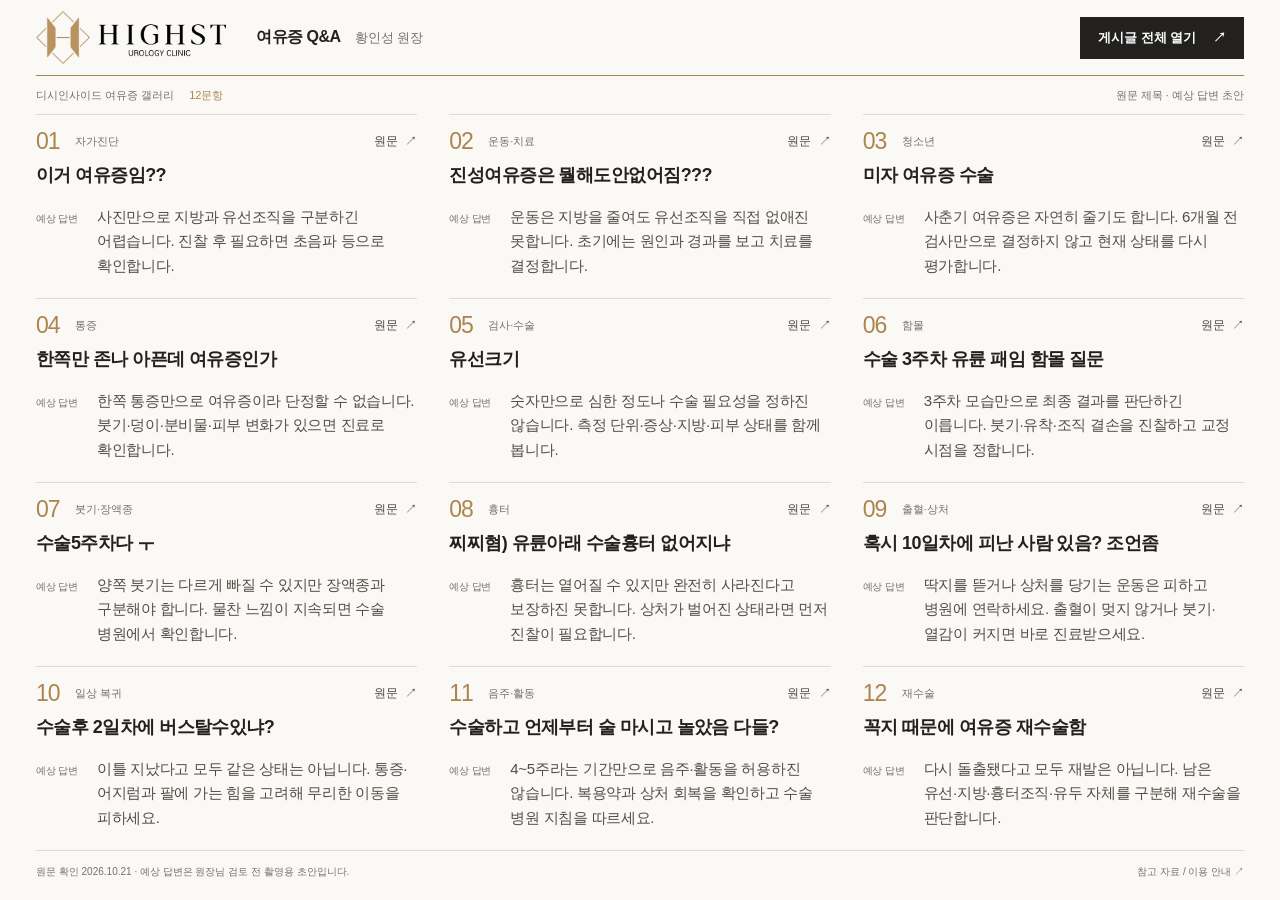
==== index.html @ 3e3369b1 "Build Highst gynecomastia Q&A filming reference page" ====
<!doctype html>
<html lang="ko">
<head>
  <meta charset="utf-8">
  <meta name="viewport" content="width=device-width, initial-scale=1">
  <meta name="description" content="하이스트 비뇨의학과 황인성 원장의 여유증 Q&A 촬영 노트. 실제 게시글 원문과 예상 답변을 한눈에 확인합니다.">
  <meta name="theme-color" content="#faf9f6">
  <title>여유증 Q&A · 하이스트 황인성 원장</title>
  <link rel="icon" href="assets/highst-logo.png" type="image/png">
  <link rel="stylesheet" href="styles.css">
  <script src="app.js" defer></script>
</head>
<body>
  <a class="skip-link" href="#questions">질문 목록으로 이동</a>
  <div class="page">
    <header class="masthead">
      <img class="logo" src="assets/highst-logo.png" alt="하이스트 비뇨의학과" width="1065" height="302">
      <div class="page-label"><h1>여유증 Q&A</h1><span>황인성 원장</span></div>
      <button class="open-all" id="open-all" type="button">게시글 전체 열기 <span aria-hidden="true">↗</span></button>
    </header>
    <div class="index-meta"><p>디시인사이드 여유증 갤러리 <span class="count">12문항</span></p><p>원문 제목 · 예상 답변 초안</p></div>
    <aside class="popup-notice" id="popup-notice" aria-labelledby="popup-heading" hidden>
      <div><strong id="popup-heading">브라우저가 일부 새 탭을 차단했습니다.</strong><p>주소창의 팝업 차단 아이콘에서 이 사이트를 허용한 뒤 다시 눌러주세요. 아래 링크로 개별 열기도 가능합니다.</p></div>
      <button type="button" class="text-button" id="dismiss-notice">닫기</button>
      <ul id="blocked-links"></ul>
    </aside>
    <main id="questions" class="questions" aria-label="실제 게시글과 예상 답변">
      <article class="question" data-post-id="52064">
        <div class="question-meta"><span class="number">01</span><span>자가진단</span><a class="source-link" href="https://gall.dcinside.com/mgallery/board/view/?id=dudbwmd&amp;no=52064" target="_blank" rel="noopener noreferrer" aria-label="이거 여유증임?? 원문 새 탭에서 열기">원문 <span aria-hidden="true">↗</span></a></div>
        <h2><a class="post-title" href="https://gall.dcinside.com/mgallery/board/view/?id=dudbwmd&amp;no=52064" target="_blank" rel="noopener noreferrer">이거 여유증임??</a></h2>
        <div class="answer"><span class="answer-label">예상 답변</span><p>사진만으로 지방과 유선조직을 구분하긴 어렵습니다. 진찰 후 필요하면 초음파 등으로 확인합니다.</p></div>
      </article>
      <article class="question" data-post-id="52063">
        <div class="question-meta"><span class="number">02</span><span>운동·치료</span><a class="source-link" href="https://gall.dcinside.com/mgallery/board/view/?id=dudbwmd&amp;no=52063" target="_blank" rel="noopener noreferrer" aria-label="진성여유증은 뭘해도안없어짐??? 원문 새 탭에서 열기">원문 <span aria-hidden="true">↗</span></a></div>
        <h2><a class="post-title" href="https://gall.dcinside.com/mgallery/board/view/?id=dudbwmd&amp;no=52063" target="_blank" rel="noopener noreferrer">진성여유증은 뭘해도안없어짐???</a></h2>
        <div class="answer"><span class="answer-label">예상 답변</span><p>운동은 지방을 줄여도 유선조직을 직접 없애진 못합니다. 초기에는 원인과 경과를 보고 치료를 결정합니다.</p></div>
      </article>
      <article class="question" data-post-id="52024">
        <div class="question-meta"><span class="number">03</span><span>청소년</span><a class="source-link" href="https://gall.dcinside.com/mgallery/board/view/?id=dudbwmd&amp;no=52024" target="_blank" rel="noopener noreferrer" aria-label="미자 여유증 수술 원문 새 탭에서 열기">원문 <span aria-hidden="true">↗</span></a></div>
        <h2><a class="post-title" href="https://gall.dcinside.com/mgallery/board/view/?id=dudbwmd&amp;no=52024" target="_blank" rel="noopener noreferrer">미자 여유증 수술</a></h2>
        <div class="answer"><span class="answer-label">예상 답변</span><p>사춘기 여유증은 자연히 줄기도 합니다. 6개월 전 검사만으로 결정하지 않고 현재 상태를 다시 평가합니다.</p></div>
      </article>
      <article class="question" data-post-id="52036">
        <div class="question-meta"><span class="number">04</span><span>통증</span><a class="source-link" href="https://gall.dcinside.com/mgallery/board/view/?id=dudbwmd&amp;no=52036" target="_blank" rel="noopener noreferrer" aria-label="한쪽만 존나 아픈데 여유증인가 원문 새 탭에서 열기">원문 <span aria-hidden="true">↗</span></a></div>
        <h2><a class="post-title" href="https://gall.dcinside.com/mgallery/board/view/?id=dudbwmd&amp;no=52036" target="_blank" rel="noopener noreferrer">한쪽만 존나 아픈데 여유증인가</a></h2>
        <div class="answer"><span class="answer-label">예상 답변</span><p>한쪽 통증만으로 여유증이라 단정할 수 없습니다. 붓기·덩이·분비물·피부 변화가 있으면 진료로 확인합니다.</p></div>
      </article>
      <article class="question" data-post-id="52072">
        <div class="question-meta"><span class="number">05</span><span>검사·수술</span><a class="source-link" href="https://gall.dcinside.com/mgallery/board/view/?id=dudbwmd&amp;no=52072" target="_blank" rel="noopener noreferrer" aria-label="유선크기 원문 새 탭에서 열기">원문 <span aria-hidden="true">↗</span></a></div>
        <h2><a class="post-title" href="https://gall.dcinside.com/mgallery/board/view/?id=dudbwmd&amp;no=52072" target="_blank" rel="noopener noreferrer">유선크기</a></h2>
        <div class="answer"><span class="answer-label">예상 답변</span><p>숫자만으로 심한 정도나 수술 필요성을 정하진 않습니다. 측정 단위·증상·지방·피부 상태를 함께 봅니다.</p></div>
      </article>
      <article class="question" data-post-id="26610">
        <div class="question-meta"><span class="number">06</span><span>함몰</span><a class="source-link" href="https://gall.dcinside.com/mgallery/board/view/?id=dudbwmd&amp;no=26610" target="_blank" rel="noopener noreferrer" aria-label="수술 3주차 유륜 패임 함몰 질문 원문 새 탭에서 열기">원문 <span aria-hidden="true">↗</span></a></div>
        <h2><a class="post-title" href="https://gall.dcinside.com/mgallery/board/view/?id=dudbwmd&amp;no=26610" target="_blank" rel="noopener noreferrer">수술 3주차 유륜 패임 함몰 질문</a></h2>
        <div class="answer"><span class="answer-label">예상 답변</span><p>3주차 모습만으로 최종 결과를 판단하긴 이릅니다. 붓기·유착·조직 결손을 진찰하고 교정 시점을 정합니다.</p></div>
      </article>
      <article class="question" data-post-id="52079">
        <div class="question-meta"><span class="number">07</span><span>붓기·장액종</span><a class="source-link" href="https://gall.dcinside.com/mgallery/board/view/?id=dudbwmd&amp;no=52079" target="_blank" rel="noopener noreferrer" aria-label="수술5주차다 ㅜ 원문 새 탭에서 열기">원문 <span aria-hidden="true">↗</span></a></div>
        <h2><a class="post-title" href="https://gall.dcinside.com/mgallery/board/view/?id=dudbwmd&amp;no=52079" target="_blank" rel="noopener noreferrer">수술5주차다 ㅜ</a></h2>
        <div class="answer"><span class="answer-label">예상 답변</span><p>양쪽 붓기는 다르게 빠질 수 있지만 장액종과 구분해야 합니다. 물찬 느낌이 지속되면 수술 병원에서 확인합니다.</p></div>
      </article>
      <article class="question" data-post-id="52061">
        <div class="question-meta"><span class="number">08</span><span>흉터</span><a class="source-link" href="https://gall.dcinside.com/mgallery/board/view/?id=dudbwmd&amp;no=52061" target="_blank" rel="noopener noreferrer" aria-label="찌찌혐) 유륜아래 수술흉터 없어지냐 원문 새 탭에서 열기">원문 <span aria-hidden="true">↗</span></a></div>
        <h2><a class="post-title" href="https://gall.dcinside.com/mgallery/board/view/?id=dudbwmd&amp;no=52061" target="_blank" rel="noopener noreferrer">찌찌혐) 유륜아래 수술흉터 없어지냐</a></h2>
        <div class="answer"><span class="answer-label">예상 답변</span><p>흉터는 옅어질 수 있지만 완전히 사라진다고 보장하진 못합니다. 상처가 벌어진 상태라면 먼저 진찰이 필요합니다.</p></div>
      </article>
      <article class="question" data-post-id="52040">
        <div class="question-meta"><span class="number">09</span><span>출혈·상처</span><a class="source-link" href="https://gall.dcinside.com/mgallery/board/view/?id=dudbwmd&amp;no=52040" target="_blank" rel="noopener noreferrer" aria-label="혹시 10일차에 피난 사람 있음? 조언좀 원문 새 탭에서 열기">원문 <span aria-hidden="true">↗</span></a></div>
        <h2><a class="post-title" href="https://gall.dcinside.com/mgallery/board/view/?id=dudbwmd&amp;no=52040" target="_blank" rel="noopener noreferrer">혹시 10일차에 피난 사람 있음? 조언좀</a></h2>
        <div class="answer"><span class="answer-label">예상 답변</span><p>딱지를 뜯거나 상처를 당기는 운동은 피하고 병원에 연락하세요. 출혈이 멎지 않거나 붓기·열감이 커지면 바로 진료받으세요.</p></div>
      </article>
      <article class="question" data-post-id="52043">
        <div class="question-meta"><span class="number">10</span><span>일상 복귀</span><a class="source-link" href="https://gall.dcinside.com/mgallery/board/view/?id=dudbwmd&amp;no=52043" target="_blank" rel="noopener noreferrer" aria-label="수술후 2일차에 버스탈수있냐? 원문 새 탭에서 열기">원문 <span aria-hidden="true">↗</span></a></div>
        <h2><a class="post-title" href="https://gall.dcinside.com/mgallery/board/view/?id=dudbwmd&amp;no=52043" target="_blank" rel="noopener noreferrer">수술후 2일차에 버스탈수있냐?</a></h2>
        <div class="answer"><span class="answer-label">예상 답변</span><p>이틀 지났다고 모두 같은 상태는 아닙니다. 통증·어지럼과 팔에 가는 힘을 고려해 무리한 이동을 피하세요.</p></div>
      </article>
      <article class="question" data-post-id="52060">
        <div class="question-meta"><span class="number">11</span><span>음주·활동</span><a class="source-link" href="https://gall.dcinside.com/mgallery/board/view/?id=dudbwmd&amp;no=52060" target="_blank" rel="noopener noreferrer" aria-label="수술하고 언제부터 술 마시고 놀았음 다들? 원문 새 탭에서 열기">원문 <span aria-hidden="true">↗</span></a></div>
        <h2><a class="post-title" href="https://gall.dcinside.com/mgallery/board/view/?id=dudbwmd&amp;no=52060" target="_blank" rel="noopener noreferrer">수술하고 언제부터 술 마시고 놀았음 다들?</a></h2>
        <div class="answer"><span class="answer-label">예상 답변</span><p>4~5주라는 기간만으로 음주·활동을 허용하진 않습니다. 복용약과 상처 회복을 확인하고 수술 병원 지침을 따르세요.</p></div>
      </article>
      <article class="question" data-post-id="52059">
        <div class="question-meta"><span class="number">12</span><span>재수술</span><a class="source-link" href="https://gall.dcinside.com/mgallery/board/view/?id=dudbwmd&amp;no=52059" target="_blank" rel="noopener noreferrer" aria-label="꼭지 때문에 여유증 재수술함 원문 새 탭에서 열기">원문 <span aria-hidden="true">↗</span></a></div>
        <h2><a class="post-title" href="https://gall.dcinside.com/mgallery/board/view/?id=dudbwmd&amp;no=52059" target="_blank" rel="noopener noreferrer">꼭지 때문에 여유증 재수술함</a></h2>
        <div class="answer"><span class="answer-label">예상 답변</span><p>다시 돌출됐다고 모두 재발은 아닙니다. 남은 유선·지방·흉터조직·유두 자체를 구분해 재수술을 판단합니다.</p></div>
      </article>
    </main>
    <footer class="footer">
      <span>원문 확인 2026.10.21 · 예상 답변은 원장님 검토 전 촬영용 초안입니다.</span>
      <button class="text-button" id="show-sources" type="button">참고 자료 / 이용 안내 <span aria-hidden="true">↗</span></button>
    </footer>
    <p class="status" id="status" role="status" aria-live="polite"></p>
  </div>
  <dialog id="sources-dialog" aria-labelledby="sources-heading">
    <div class="dialog-header"><h2 id="sources-heading">참고 자료 / 이용 안내</h2><button class="text-button" id="close-sources" type="button">닫기 <span aria-hidden="true">×</span></button></div>
    <p>게시글 제목과 링크는 원문을 확인해 수록했습니다. 예상 답변은 일반 의학 자료를 참고한 촬영용 초안이며 황인성 원장님의 확정 답변이 아닙니다. 사진이나 게시글만으로 개인의 진단을 확정하지 않습니다.</p>
    <ul class="reference-list"><li><a href="https://www.mayoclinic.org/diseases-conditions/gynecomastia/diagnosis-treatment/drc-20351799" target="_blank" rel="noopener noreferrer">Mayo Clinic · 여유증 진단과 치료 ↗</a></li><li><a href="https://www.mayoclinic.org/diseases-conditions/gynecomastia/symptoms-causes/syc-20351793" target="_blank" rel="noopener noreferrer">Mayo Clinic · 여유증 증상과 원인 ↗</a></li><li><a href="https://www.plasticsurgery.org/cosmetic-procedures/gynecomastia-surgery/recovery" target="_blank" rel="noopener noreferrer">ASPS · 여유증 수술 후 회복 ↗</a></li><li><a href="https://www.plasticsurgery.org/cosmetic-procedures/gynecomastia-surgery/safety" target="_blank" rel="noopener noreferrer">ASPS · 여유증 수술의 위험과 합병증 ↗</a></li></ul>
    <p>‘원문’ 또는 게시글 제목을 누르면 해당 글이 새 탭에서 열립니다. ‘게시글 전체 열기’는 브라우저에서 이 사이트의 팝업을 허용해야 모두 열립니다. 다시 누르면 열어둔 탭을 가능한 범위에서 재사용합니다.</p>
    <p>원문에는 신체 사진과 비속어가 포함될 수 있습니다. 게시글이 수정·삭제되면 링크의 내용도 바뀔 수 있습니다.</p>
  </dialog>
</body>
</html>
---- styles.css ----
:root{color-scheme:light;--paper:#faf9f6;--ink:#22211f;--muted:#74716a;--gold:#ab854e;--rule:#dedbd4;--focus:#705122}
*{box-sizing:border-box}
body{margin:0;background:var(--paper);color:var(--ink);font-family:"Pretendard","Noto Sans KR","Malgun Gothic",sans-serif;-webkit-font-smoothing:antialiased;word-break:keep-all;overflow-wrap:anywhere}
button,a{-webkit-tap-highlight-color:transparent}
button{font:inherit;cursor:pointer}
a{color:inherit;text-underline-offset:4px}
button:focus-visible,a:focus-visible{outline:2px solid var(--focus);outline-offset:5px}
.page{max-width:1920px;margin:auto;padding:0 36px}
.masthead{min-height:76px;display:flex;align-items:center;gap:30px;border-bottom:1px solid var(--gold)}
.logo{width:190px;height:auto;display:block}
.page-label{display:flex;align-items:baseline;gap:14px}
h1{font-size:16px;letter-spacing:-.5px;font-weight:700;margin:0}
.page-label>span{font-size:13px;color:var(--muted)}
.open-all{margin-left:auto;padding:11px 17px;border:1px solid var(--ink);border-radius:0;background:var(--ink);color:#fff;font-size:13px;font-weight:600;white-space:nowrap}
.open-all span{margin-left:13px}
.open-all:hover{background:#4b4234;border-color:#4b4234}
.index-meta{display:flex;justify-content:space-between;gap:16px;align-items:center;min-height:38px;font-size:11px;color:var(--muted)}
.index-meta p{margin:0}.count{margin-left:12px;color:var(--gold)}
.questions{display:grid;grid-template-columns:repeat(3,minmax(0,1fr));column-gap:32px;min-height:calc(100svh - 164px);grid-auto-rows:1fr}
.question{min-width:0;border-top:1px solid var(--rule);padding:14px 0 11px;display:flex;flex-direction:column;align-items:stretch}
.question-meta{display:flex;align-items:center;gap:10px;color:var(--muted);font-size:11px;line-height:20px;margin-bottom:9px}
.number{color:var(--gold);font-size:23px;font-weight:500;line-height:1;font-variant-numeric:tabular-nums;letter-spacing:-1px;min-width:29px}
.source-link{margin-left:auto;text-decoration:none;color:#4b4943;padding:2px 0 2px 10px;font-size:12px;white-space:nowrap}
.source-link:hover{text-decoration:underline;color:var(--focus)}
.source-link span{margin-left:4px}
.question h2{margin:0 0 16px;font-size:clamp(18px,1.32vw,22px);line-height:1.48;font-weight:700;letter-spacing:-.55px}
.post-title{text-decoration:none}.post-title:hover{color:var(--focus)}
.answer{display:grid;grid-template-columns:52px minmax(0,1fr);column-gap:9px;align-items:baseline}
.answer-label{font-size:10px;color:var(--muted);white-space:nowrap;letter-spacing:-.2px}
.answer p{font-size:clamp(15px,1.12vw,18px);line-height:1.65;letter-spacing:-.3px;margin:0;color:#514e47}
.footer{display:flex;align-items:center;justify-content:space-between;gap:20px;min-height:42px;border-top:1px solid var(--rule);font-size:10px;color:var(--muted)}
.text-button{background:none;border:0;padding:5px 0;color:inherit;font-size:inherit;white-space:nowrap}
.text-button:hover{text-decoration:underline;text-underline-offset:4px}
.status{font-size:12px;color:var(--muted);margin:0;min-height:8px}.status:not(:empty){padding:6px 0 12px}
.skip-link{position:fixed;top:-80px;left:20px;z-index:2;padding:10px;background:var(--ink);color:white}.skip-link:focus{top:8px}
.popup-notice{border:1px solid var(--gold);padding:15px;margin:0 0 15px;background:#f4f0e8;font-size:13px;line-height:1.6;display:flex;flex-wrap:wrap;gap:12px}
.popup-notice[hidden]{display:none}.popup-notice>div{flex:1}.popup-notice p{margin:4px 0 0}.popup-notice>button{align-self:flex-start}
.popup-notice ul{margin:0;padding-left:22px;width:100%;columns:3;column-gap:25px}.popup-notice li{break-inside:avoid;margin:3px 0}
dialog{width:min(620px,calc(100% - 36px));max-height:85svh;padding:28px;border:1px solid var(--rule);background:var(--paper);color:var(--ink);font-size:14px;line-height:1.85}
dialog::backdrop{background:rgb(25 23 19 / 35%)}.dialog-header{display:flex;justify-content:space-between;gap:16px;align-items:center}.dialog-header h2{font-size:18px;margin:0}.reference-list{padding-left:20px}.reference-list li{margin:8px 0}
@media(min-width:1600px){.page{padding:0 46px}.questions{column-gap:44px}.question{padding-top:20px}.question h2{margin-bottom:15px}.answer{grid-template-columns:58px 1fr}.answer-label{font-size:11px}}
@media(max-width:1100px){.page{padding:0 24px}.questions{column-gap:24px}.answer{display:block}.answer-label{display:block;margin-bottom:4px}.question h2{font-size:16px}.answer p{font-size:14px}.questions{min-height:0;grid-auto-rows:auto}.question{padding-bottom:22px}.masthead{gap:20px}}
@media(max-width:900px){.page{padding:0 20px}.questions{grid-template-columns:repeat(2,minmax(0,1fr))}.logo{width:150px}.masthead{flex-wrap:wrap;gap:12px;min-height:72px;padding:10px 0}.page-label{gap:8px}.page-label>span{display:none}.open-all{font-size:11px;padding:9px 10px}.open-all span{margin-left:5px}.index-meta{font-size:10px}.index-meta p:last-child{display:none}.footer{align-items:flex-start;padding:12px 0;line-height:1.6}.footer>span{max-width:65%}.popup-notice ul{columns:2}}
@media(max-width:480px){.page{padding:0 18px}.masthead{gap:10px}.logo{width:133px}.page-label h1{font-size:12px}.open-all{font-size:10px;padding:9px 8px}.open-all span{display:none}.questions{grid-template-columns:1fr}.question{padding:18px 0 22px}.question h2{font-size:18px;min-height:0;margin-bottom:12px}.answer{display:grid;grid-template-columns:51px 1fr}.answer-label{margin:0}.answer p{font-size:15px}.popup-notice ul{columns:1}.footer{font-size:9px;gap:10px}}
@media print{body{background:#fff}.page{padding:0}.masthead{min-height:60px}.open-all,.popup-notice,.status,.footer button{display:none}.questions{min-height:0;grid-template-columns:repeat(3,1fr);gap:0 20px}.question{break-inside:avoid;padding:10px 0}.question h2{font-size:12px}.answer{display:block}.answer p{font-size:10px}.source-link,.question-meta{font-size:9px}.number{font-size:18px}.footer{font-size:8px}}
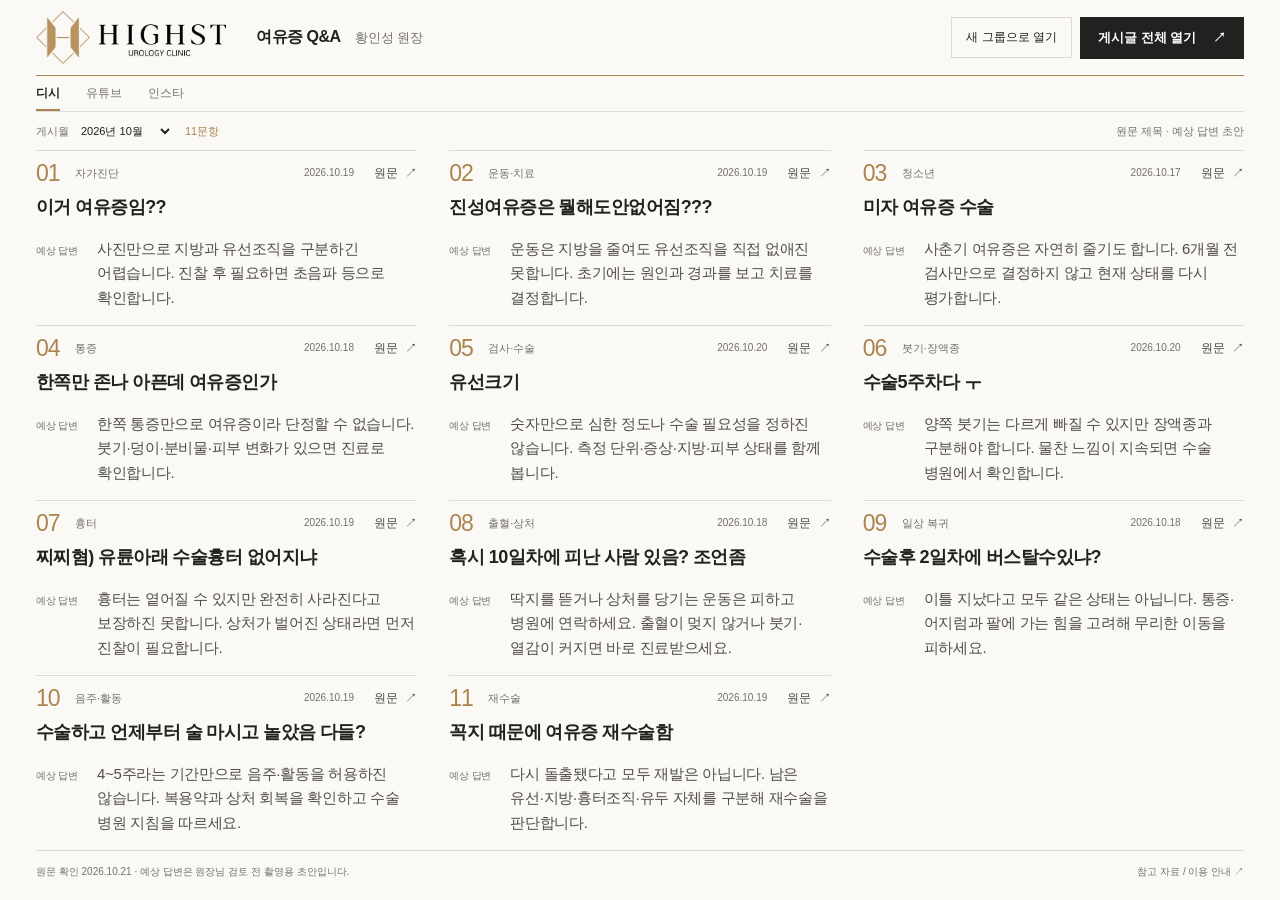
==== commit 5ff4178a: "Add platform navigation, monthly filtering and optional native tab groups" ====
--- a/index.html
+++ b/index.html
@@ -9,6 +9,7 @@
   <link rel="icon" href="assets/highst-logo.png" type="image/png">
   <link rel="stylesheet" href="styles.css">
   <script src="app.js" defer></script>
+  <script src="platform.js" defer></script>
 </head>
 <body>
   <a class="skip-link" href="#questions">질문 목록으로 이동</a>
@@ -16,72 +17,73 @@
     <header class="masthead">
       <img class="logo" src="assets/highst-logo.png" alt="하이스트 비뇨의학과" width="1065" height="302">
       <div class="page-label"><h1>여유증 Q&A</h1><span>황인성 원장</span></div>
-      <button class="open-all" id="open-all" type="button">게시글 전체 열기 <span aria-hidden="true">↗</span></button>
+      <div class="header-actions"><button class="group-button" id="open-group" type="button">새 그룹으로 열기</button><button class="open-all" id="open-all" type="button">게시글 전체 열기 <span aria-hidden="true">↗</span></button></div>
     </header>
-    <div class="index-meta"><p>디시인사이드 여유증 갤러리 <span class="count">12문항</span></p><p>원문 제목 · 예상 답변 초안</p></div>
+    <nav class="source-nav" aria-label="질문 출처"><a href="index.html" aria-current="page">디시</a><a href="youtube.html">유튜브</a><a href="instagram.html">인스타</a></nav>
+    <div class="index-meta"><div class="month-controls"><label for="month-filter">게시월</label><select id="month-filter"><option value="2026-10">2026년 10월</option><option value="2024-03">2024년 3월</option><option value="all">전체 게시월</option></select><span class="count" id="post-count">11문항</span></div><p>원문 제목 · 예상 답변 초안</p></div>
     <aside class="popup-notice" id="popup-notice" aria-labelledby="popup-heading" hidden>
       <div><strong id="popup-heading">브라우저가 일부 새 탭을 차단했습니다.</strong><p>주소창의 팝업 차단 아이콘에서 이 사이트를 허용한 뒤 다시 눌러주세요. 아래 링크로 개별 열기도 가능합니다.</p></div>
       <button type="button" class="text-button" id="dismiss-notice">닫기</button>
       <ul id="blocked-links"></ul>
     </aside>
     <main id="questions" class="questions" aria-label="실제 게시글과 예상 답변">
-      <article class="question" data-post-id="52064">
-        <div class="question-meta"><span class="number">01</span><span>자가진단</span><a class="source-link" href="https://gall.dcinside.com/mgallery/board/view/?id=dudbwmd&amp;no=52064" target="_blank" rel="noopener noreferrer" aria-label="이거 여유증임?? 원문 새 탭에서 열기">원문 <span aria-hidden="true">↗</span></a></div>
+      <article class="question" data-post-id="52064" data-month="2026-10">
+        <div class="question-meta"><span class="number">01</span><span>자가진단</span><time datetime="2026-10-19">2026.10.19</time><a class="source-link" href="https://gall.dcinside.com/mgallery/board/view/?id=dudbwmd&amp;no=52064" target="_blank" rel="noopener noreferrer" aria-label="이거 여유증임?? 원문 새 탭에서 열기">원문 <span aria-hidden="true">↗</span></a></div>
         <h2><a class="post-title" href="https://gall.dcinside.com/mgallery/board/view/?id=dudbwmd&amp;no=52064" target="_blank" rel="noopener noreferrer">이거 여유증임??</a></h2>
         <div class="answer"><span class="answer-label">예상 답변</span><p>사진만으로 지방과 유선조직을 구분하긴 어렵습니다. 진찰 후 필요하면 초음파 등으로 확인합니다.</p></div>
       </article>
-      <article class="question" data-post-id="52063">
-        <div class="question-meta"><span class="number">02</span><span>운동·치료</span><a class="source-link" href="https://gall.dcinside.com/mgallery/board/view/?id=dudbwmd&amp;no=52063" target="_blank" rel="noopener noreferrer" aria-label="진성여유증은 뭘해도안없어짐??? 원문 새 탭에서 열기">원문 <span aria-hidden="true">↗</span></a></div>
+      <article class="question" data-post-id="52063" data-month="2026-10">
+        <div class="question-meta"><span class="number">02</span><span>운동·치료</span><time datetime="2026-10-19">2026.10.19</time><a class="source-link" href="https://gall.dcinside.com/mgallery/board/view/?id=dudbwmd&amp;no=52063" target="_blank" rel="noopener noreferrer" aria-label="진성여유증은 뭘해도안없어짐??? 원문 새 탭에서 열기">원문 <span aria-hidden="true">↗</span></a></div>
         <h2><a class="post-title" href="https://gall.dcinside.com/mgallery/board/view/?id=dudbwmd&amp;no=52063" target="_blank" rel="noopener noreferrer">진성여유증은 뭘해도안없어짐???</a></h2>
         <div class="answer"><span class="answer-label">예상 답변</span><p>운동은 지방을 줄여도 유선조직을 직접 없애진 못합니다. 초기에는 원인과 경과를 보고 치료를 결정합니다.</p></div>
       </article>
-      <article class="question" data-post-id="52024">
-        <div class="question-meta"><span class="number">03</span><span>청소년</span><a class="source-link" href="https://gall.dcinside.com/mgallery/board/view/?id=dudbwmd&amp;no=52024" target="_blank" rel="noopener noreferrer" aria-label="미자 여유증 수술 원문 새 탭에서 열기">원문 <span aria-hidden="true">↗</span></a></div>
+      <article class="question" data-post-id="52024" data-month="2026-10">
+        <div class="question-meta"><span class="number">03</span><span>청소년</span><time datetime="2026-10-17">2026.10.17</time><a class="source-link" href="https://gall.dcinside.com/mgallery/board/view/?id=dudbwmd&amp;no=52024" target="_blank" rel="noopener noreferrer" aria-label="미자 여유증 수술 원문 새 탭에서 열기">원문 <span aria-hidden="true">↗</span></a></div>
         <h2><a class="post-title" href="https://gall.dcinside.com/mgallery/board/view/?id=dudbwmd&amp;no=52024" target="_blank" rel="noopener noreferrer">미자 여유증 수술</a></h2>
         <div class="answer"><span class="answer-label">예상 답변</span><p>사춘기 여유증은 자연히 줄기도 합니다. 6개월 전 검사만으로 결정하지 않고 현재 상태를 다시 평가합니다.</p></div>
       </article>
-      <article class="question" data-post-id="52036">
-        <div class="question-meta"><span class="number">04</span><span>통증</span><a class="source-link" href="https://gall.dcinside.com/mgallery/board/view/?id=dudbwmd&amp;no=52036" target="_blank" rel="noopener noreferrer" aria-label="한쪽만 존나 아픈데 여유증인가 원문 새 탭에서 열기">원문 <span aria-hidden="true">↗</span></a></div>
+      <article class="question" data-post-id="52036" data-month="2026-10">
+        <div class="question-meta"><span class="number">04</span><span>통증</span><time datetime="2026-10-18">2026.10.18</time><a class="source-link" href="https://gall.dcinside.com/mgallery/board/view/?id=dudbwmd&amp;no=52036" target="_blank" rel="noopener noreferrer" aria-label="한쪽만 존나 아픈데 여유증인가 원문 새 탭에서 열기">원문 <span aria-hidden="true">↗</span></a></div>
         <h2><a class="post-title" href="https://gall.dcinside.com/mgallery/board/view/?id=dudbwmd&amp;no=52036" target="_blank" rel="noopener noreferrer">한쪽만 존나 아픈데 여유증인가</a></h2>
         <div class="answer"><span class="answer-label">예상 답변</span><p>한쪽 통증만으로 여유증이라 단정할 수 없습니다. 붓기·덩이·분비물·피부 변화가 있으면 진료로 확인합니다.</p></div>
       </article>
-      <article class="question" data-post-id="52072">
-        <div class="question-meta"><span class="number">05</span><span>검사·수술</span><a class="source-link" href="https://gall.dcinside.com/mgallery/board/view/?id=dudbwmd&amp;no=52072" target="_blank" rel="noopener noreferrer" aria-label="유선크기 원문 새 탭에서 열기">원문 <span aria-hidden="true">↗</span></a></div>
+      <article class="question" data-post-id="52072" data-month="2026-10">
+        <div class="question-meta"><span class="number">05</span><span>검사·수술</span><time datetime="2026-10-20">2026.10.20</time><a class="source-link" href="https://gall.dcinside.com/mgallery/board/view/?id=dudbwmd&amp;no=52072" target="_blank" rel="noopener noreferrer" aria-label="유선크기 원문 새 탭에서 열기">원문 <span aria-hidden="true">↗</span></a></div>
         <h2><a class="post-title" href="https://gall.dcinside.com/mgallery/board/view/?id=dudbwmd&amp;no=52072" target="_blank" rel="noopener noreferrer">유선크기</a></h2>
         <div class="answer"><span class="answer-label">예상 답변</span><p>숫자만으로 심한 정도나 수술 필요성을 정하진 않습니다. 측정 단위·증상·지방·피부 상태를 함께 봅니다.</p></div>
       </article>
-      <article class="question" data-post-id="26610">
-        <div class="question-meta"><span class="number">06</span><span>함몰</span><a class="source-link" href="https://gall.dcinside.com/mgallery/board/view/?id=dudbwmd&amp;no=26610" target="_blank" rel="noopener noreferrer" aria-label="수술 3주차 유륜 패임 함몰 질문 원문 새 탭에서 열기">원문 <span aria-hidden="true">↗</span></a></div>
+      <article class="question" data-post-id="26610" data-month="2024-03" hidden>
+        <div class="question-meta"><span class="number">06</span><span>함몰</span><time datetime="2024-03-16">2024.03.16</time><a class="source-link" href="https://gall.dcinside.com/mgallery/board/view/?id=dudbwmd&amp;no=26610" target="_blank" rel="noopener noreferrer" aria-label="수술 3주차 유륜 패임 함몰 질문 원문 새 탭에서 열기">원문 <span aria-hidden="true">↗</span></a></div>
         <h2><a class="post-title" href="https://gall.dcinside.com/mgallery/board/view/?id=dudbwmd&amp;no=26610" target="_blank" rel="noopener noreferrer">수술 3주차 유륜 패임 함몰 질문</a></h2>
         <div class="answer"><span class="answer-label">예상 답변</span><p>3주차 모습만으로 최종 결과를 판단하긴 이릅니다. 붓기·유착·조직 결손을 진찰하고 교정 시점을 정합니다.</p></div>
       </article>
-      <article class="question" data-post-id="52079">
-        <div class="question-meta"><span class="number">07</span><span>붓기·장액종</span><a class="source-link" href="https://gall.dcinside.com/mgallery/board/view/?id=dudbwmd&amp;no=52079" target="_blank" rel="noopener noreferrer" aria-label="수술5주차다 ㅜ 원문 새 탭에서 열기">원문 <span aria-hidden="true">↗</span></a></div>
+      <article class="question" data-post-id="52079" data-month="2026-10">
+        <div class="question-meta"><span class="number">07</span><span>붓기·장액종</span><time datetime="2026-10-20">2026.10.20</time><a class="source-link" href="https://gall.dcinside.com/mgallery/board/view/?id=dudbwmd&amp;no=52079" target="_blank" rel="noopener noreferrer" aria-label="수술5주차다 ㅜ 원문 새 탭에서 열기">원문 <span aria-hidden="true">↗</span></a></div>
         <h2><a class="post-title" href="https://gall.dcinside.com/mgallery/board/view/?id=dudbwmd&amp;no=52079" target="_blank" rel="noopener noreferrer">수술5주차다 ㅜ</a></h2>
         <div class="answer"><span class="answer-label">예상 답변</span><p>양쪽 붓기는 다르게 빠질 수 있지만 장액종과 구분해야 합니다. 물찬 느낌이 지속되면 수술 병원에서 확인합니다.</p></div>
       </article>
-      <article class="question" data-post-id="52061">
-        <div class="question-meta"><span class="number">08</span><span>흉터</span><a class="source-link" href="https://gall.dcinside.com/mgallery/board/view/?id=dudbwmd&amp;no=52061" target="_blank" rel="noopener noreferrer" aria-label="찌찌혐) 유륜아래 수술흉터 없어지냐 원문 새 탭에서 열기">원문 <span aria-hidden="true">↗</span></a></div>
+      <article class="question" data-post-id="52061" data-month="2026-10">
+        <div class="question-meta"><span class="number">08</span><span>흉터</span><time datetime="2026-10-19">2026.10.19</time><a class="source-link" href="https://gall.dcinside.com/mgallery/board/view/?id=dudbwmd&amp;no=52061" target="_blank" rel="noopener noreferrer" aria-label="찌찌혐) 유륜아래 수술흉터 없어지냐 원문 새 탭에서 열기">원문 <span aria-hidden="true">↗</span></a></div>
         <h2><a class="post-title" href="https://gall.dcinside.com/mgallery/board/view/?id=dudbwmd&amp;no=52061" target="_blank" rel="noopener noreferrer">찌찌혐) 유륜아래 수술흉터 없어지냐</a></h2>
         <div class="answer"><span class="answer-label">예상 답변</span><p>흉터는 옅어질 수 있지만 완전히 사라진다고 보장하진 못합니다. 상처가 벌어진 상태라면 먼저 진찰이 필요합니다.</p></div>
       </article>
-      <article class="question" data-post-id="52040">
-        <div class="question-meta"><span class="number">09</span><span>출혈·상처</span><a class="source-link" href="https://gall.dcinside.com/mgallery/board/view/?id=dudbwmd&amp;no=52040" target="_blank" rel="noopener noreferrer" aria-label="혹시 10일차에 피난 사람 있음? 조언좀 원문 새 탭에서 열기">원문 <span aria-hidden="true">↗</span></a></div>
+      <article class="question" data-post-id="52040" data-month="2026-10">
+        <div class="question-meta"><span class="number">09</span><span>출혈·상처</span><time datetime="2026-10-18">2026.10.18</time><a class="source-link" href="https://gall.dcinside.com/mgallery/board/view/?id=dudbwmd&amp;no=52040" target="_blank" rel="noopener noreferrer" aria-label="혹시 10일차에 피난 사람 있음? 조언좀 원문 새 탭에서 열기">원문 <span aria-hidden="true">↗</span></a></div>
         <h2><a class="post-title" href="https://gall.dcinside.com/mgallery/board/view/?id=dudbwmd&amp;no=52040" target="_blank" rel="noopener noreferrer">혹시 10일차에 피난 사람 있음? 조언좀</a></h2>
         <div class="answer"><span class="answer-label">예상 답변</span><p>딱지를 뜯거나 상처를 당기는 운동은 피하고 병원에 연락하세요. 출혈이 멎지 않거나 붓기·열감이 커지면 바로 진료받으세요.</p></div>
       </article>
-      <article class="question" data-post-id="52043">
-        <div class="question-meta"><span class="number">10</span><span>일상 복귀</span><a class="source-link" href="https://gall.dcinside.com/mgallery/board/view/?id=dudbwmd&amp;no=52043" target="_blank" rel="noopener noreferrer" aria-label="수술후 2일차에 버스탈수있냐? 원문 새 탭에서 열기">원문 <span aria-hidden="true">↗</span></a></div>
+      <article class="question" data-post-id="52043" data-month="2026-10">
+        <div class="question-meta"><span class="number">10</span><span>일상 복귀</span><time datetime="2026-10-18">2026.10.18</time><a class="source-link" href="https://gall.dcinside.com/mgallery/board/view/?id=dudbwmd&amp;no=52043" target="_blank" rel="noopener noreferrer" aria-label="수술후 2일차에 버스탈수있냐? 원문 새 탭에서 열기">원문 <span aria-hidden="true">↗</span></a></div>
         <h2><a class="post-title" href="https://gall.dcinside.com/mgallery/board/view/?id=dudbwmd&amp;no=52043" target="_blank" rel="noopener noreferrer">수술후 2일차에 버스탈수있냐?</a></h2>
         <div class="answer"><span class="answer-label">예상 답변</span><p>이틀 지났다고 모두 같은 상태는 아닙니다. 통증·어지럼과 팔에 가는 힘을 고려해 무리한 이동을 피하세요.</p></div>
       </article>
-      <article class="question" data-post-id="52060">
-        <div class="question-meta"><span class="number">11</span><span>음주·활동</span><a class="source-link" href="https://gall.dcinside.com/mgallery/board/view/?id=dudbwmd&amp;no=52060" target="_blank" rel="noopener noreferrer" aria-label="수술하고 언제부터 술 마시고 놀았음 다들? 원문 새 탭에서 열기">원문 <span aria-hidden="true">↗</span></a></div>
+      <article class="question" data-post-id="52060" data-month="2026-10">
+        <div class="question-meta"><span class="number">11</span><span>음주·활동</span><time datetime="2026-10-19">2026.10.19</time><a class="source-link" href="https://gall.dcinside.com/mgallery/board/view/?id=dudbwmd&amp;no=52060" target="_blank" rel="noopener noreferrer" aria-label="수술하고 언제부터 술 마시고 놀았음 다들? 원문 새 탭에서 열기">원문 <span aria-hidden="true">↗</span></a></div>
         <h2><a class="post-title" href="https://gall.dcinside.com/mgallery/board/view/?id=dudbwmd&amp;no=52060" target="_blank" rel="noopener noreferrer">수술하고 언제부터 술 마시고 놀았음 다들?</a></h2>
         <div class="answer"><span class="answer-label">예상 답변</span><p>4~5주라는 기간만으로 음주·활동을 허용하진 않습니다. 복용약과 상처 회복을 확인하고 수술 병원 지침을 따르세요.</p></div>
       </article>
-      <article class="question" data-post-id="52059">
-        <div class="question-meta"><span class="number">12</span><span>재수술</span><a class="source-link" href="https://gall.dcinside.com/mgallery/board/view/?id=dudbwmd&amp;no=52059" target="_blank" rel="noopener noreferrer" aria-label="꼭지 때문에 여유증 재수술함 원문 새 탭에서 열기">원문 <span aria-hidden="true">↗</span></a></div>
+      <article class="question" data-post-id="52059" data-month="2026-10">
+        <div class="question-meta"><span class="number">12</span><span>재수술</span><time datetime="2026-10-19">2026.10.19</time><a class="source-link" href="https://gall.dcinside.com/mgallery/board/view/?id=dudbwmd&amp;no=52059" target="_blank" rel="noopener noreferrer" aria-label="꼭지 때문에 여유증 재수술함 원문 새 탭에서 열기">원문 <span aria-hidden="true">↗</span></a></div>
         <h2><a class="post-title" href="https://gall.dcinside.com/mgallery/board/view/?id=dudbwmd&amp;no=52059" target="_blank" rel="noopener noreferrer">꼭지 때문에 여유증 재수술함</a></h2>
         <div class="answer"><span class="answer-label">예상 답변</span><p>다시 돌출됐다고 모두 재발은 아닙니다. 남은 유선·지방·흉터조직·유두 자체를 구분해 재수술을 판단합니다.</p></div>
       </article>
--- a/styles.css
+++ b/styles.css
@@ -1,4 +1,5 @@
 :root{color-scheme:light;--paper:#faf9f6;--ink:#22211f;--muted:#74716a;--gold:#ab854e;--rule:#dedbd4;--focus:#705122}
+.source-nav{display:flex;gap:26px;flex-wrap:wrap;padding:0;font-size:12px;border-bottom:1px solid var(--rule);min-height:36px;align-items:stretch}.source-nav a{display:flex;align-items:center;text-decoration:none;color:var(--muted);border-bottom:2px solid transparent;padding:9px 0 7px}.source-nav a[aria-current]{color:var(--ink);font-weight:700;border-bottom-color:var(--gold)}
 *{box-sizing:border-box}
 body{margin:0;background:var(--paper);color:var(--ink);font-family:"Pretendard","Noto Sans KR","Malgun Gothic",sans-serif;-webkit-font-smoothing:antialiased;word-break:keep-all;overflow-wrap:anywhere}
 button,a{-webkit-tap-highlight-color:transparent}
@@ -11,20 +12,22 @@
 .page-label{display:flex;align-items:baseline;gap:14px}
 h1{font-size:16px;letter-spacing:-.5px;font-weight:700;margin:0}
 .page-label>span{font-size:13px;color:var(--muted)}
+.header-actions{margin-left:auto;display:flex;gap:8px;align-items:center}.group-button{border:1px solid var(--rule);border-radius:0;background:transparent;color:var(--ink);font:inherit;font-size:12px;padding:11px 14px;white-space:nowrap;cursor:pointer}.group-button:hover{border-color:var(--gold)}.group-button:disabled{opacity:.6;cursor:wait}.masthead>.group-button{margin-left:auto}.masthead>.group-button+.open-all{margin-left:0}
 .open-all{margin-left:auto;padding:11px 17px;border:1px solid var(--ink);border-radius:0;background:var(--ink);color:#fff;font-size:13px;font-weight:600;white-space:nowrap}
 .open-all span{margin-left:13px}
 .open-all:hover{background:#4b4234;border-color:#4b4234}
 .index-meta{display:flex;justify-content:space-between;gap:16px;align-items:center;min-height:38px;font-size:11px;color:var(--muted)}
 .index-meta p{margin:0}.count{margin-left:12px;color:var(--gold)}
-.questions{display:grid;grid-template-columns:repeat(3,minmax(0,1fr));column-gap:32px;min-height:calc(100svh - 164px);grid-auto-rows:1fr}
-.question{min-width:0;border-top:1px solid var(--rule);padding:14px 0 11px;display:flex;flex-direction:column;align-items:stretch}
+.month-controls{display:flex;align-items:center;gap:8px}.month-controls select{font:inherit;color:var(--ink);background:transparent;border:0;padding:5px 14px 5px 0;cursor:pointer}.month-controls select:focus-visible{outline:2px solid var(--focus);outline-offset:2px}.month-controls .count{margin-left:4px}
+.questions{display:grid;grid-template-columns:repeat(3,minmax(0,1fr));column-gap:32px;min-height:calc(100svh - 200px);grid-auto-rows:1fr}.questions.short-list{min-height:0;grid-auto-rows:auto}
+.question{min-width:0;border-top:1px solid var(--rule);padding:10px 0;display:flex;flex-direction:column;align-items:stretch}.question[hidden]{display:none}
 .question-meta{display:flex;align-items:center;gap:10px;color:var(--muted);font-size:11px;line-height:20px;margin-bottom:9px}
 .number{color:var(--gold);font-size:23px;font-weight:500;line-height:1;font-variant-numeric:tabular-nums;letter-spacing:-1px;min-width:29px}
-.source-link{margin-left:auto;text-decoration:none;color:#4b4943;padding:2px 0 2px 10px;font-size:12px;white-space:nowrap}
+.source-link{margin-left:auto;text-decoration:none;color:#4b4943;padding:2px 0 2px 10px;font-size:12px;white-space:nowrap}.question-meta time{margin-left:auto;font-size:10px;color:var(--muted);white-space:nowrap}.question-meta time+.source-link{margin-left:0}
 .source-link:hover{text-decoration:underline;color:var(--focus)}
 .source-link span{margin-left:4px}
 .question h2{margin:0 0 16px;font-size:clamp(18px,1.32vw,22px);line-height:1.48;font-weight:700;letter-spacing:-.55px}
-.post-title{text-decoration:none}.post-title:hover{color:var(--focus)}
+.post-title{text-decoration:none;cursor:pointer}.post-title:hover{color:var(--focus);text-decoration:underline;text-decoration-thickness:1px}
 .answer{display:grid;grid-template-columns:52px minmax(0,1fr);column-gap:9px;align-items:baseline}
 .answer-label{font-size:10px;color:var(--muted);white-space:nowrap;letter-spacing:-.2px}
 .answer p{font-size:clamp(15px,1.12vw,18px);line-height:1.65;letter-spacing:-.3px;margin:0;color:#514e47}
@@ -38,8 +41,11 @@
 .popup-notice ul{margin:0;padding-left:22px;width:100%;columns:3;column-gap:25px}.popup-notice li{break-inside:avoid;margin:3px 0}
 dialog{width:min(620px,calc(100% - 36px));max-height:85svh;padding:28px;border:1px solid var(--rule);background:var(--paper);color:var(--ink);font-size:14px;line-height:1.85}
 dialog::backdrop{background:rgb(25 23 19 / 35%)}.dialog-header{display:flex;justify-content:space-between;gap:16px;align-items:center}.dialog-header h2{font-size:18px;margin:0}.reference-list{padding-left:20px}.reference-list li{margin:8px 0}
+.empty-platform{padding:54px 0 80px;min-height:calc(100svh - 180px)}.empty-platform h2{font-size:20px;margin:0 0 18px}.empty-platform p{font-size:14px;line-height:1.8;color:var(--muted);margin:6px 0}#group-help ol{padding-left:22px}#group-help li{margin:10px 0}
 @media(min-width:1600px){.page{padding:0 46px}.questions{column-gap:44px}.question{padding-top:20px}.question h2{margin-bottom:15px}.answer{grid-template-columns:58px 1fr}.answer-label{font-size:11px}}
 @media(max-width:1100px){.page{padding:0 24px}.questions{column-gap:24px}.answer{display:block}.answer-label{display:block;margin-bottom:4px}.question h2{font-size:16px}.answer p{font-size:14px}.questions{min-height:0;grid-auto-rows:auto}.question{padding-bottom:22px}.masthead{gap:20px}}
 @media(max-width:900px){.page{padding:0 20px}.questions{grid-template-columns:repeat(2,minmax(0,1fr))}.logo{width:150px}.masthead{flex-wrap:wrap;gap:12px;min-height:72px;padding:10px 0}.page-label{gap:8px}.page-label>span{display:none}.open-all{font-size:11px;padding:9px 10px}.open-all span{margin-left:5px}.index-meta{font-size:10px}.index-meta p:last-child{display:none}.footer{align-items:flex-start;padding:12px 0;line-height:1.6}.footer>span{max-width:65%}.popup-notice ul{columns:2}}
 @media(max-width:480px){.page{padding:0 18px}.masthead{gap:10px}.logo{width:133px}.page-label h1{font-size:12px}.open-all{font-size:10px;padding:9px 8px}.open-all span{display:none}.questions{grid-template-columns:1fr}.question{padding:18px 0 22px}.question h2{font-size:18px;min-height:0;margin-bottom:12px}.answer{display:grid;grid-template-columns:51px 1fr}.answer-label{margin:0}.answer p{font-size:15px}.popup-notice ul{columns:1}.footer{font-size:9px;gap:10px}}
 @media print{body{background:#fff}.page{padding:0}.masthead{min-height:60px}.open-all,.popup-notice,.status,.footer button{display:none}.questions{min-height:0;grid-template-columns:repeat(3,1fr);gap:0 20px}.question{break-inside:avoid;padding:10px 0}.question h2{font-size:12px}.answer{display:block}.answer p{font-size:10px}.source-link,.question-meta{font-size:9px}.number{font-size:18px}.footer{font-size:8px}}
+@media(max-width:760px){.header-actions{gap:5px}.group-button{font-size:10px;padding:9px 8px}.page-label{display:none}.masthead{gap:12px}.masthead>.group-button{margin-left:auto}}
+@media print{.source-nav,.header-actions,.group-button{display:none}}
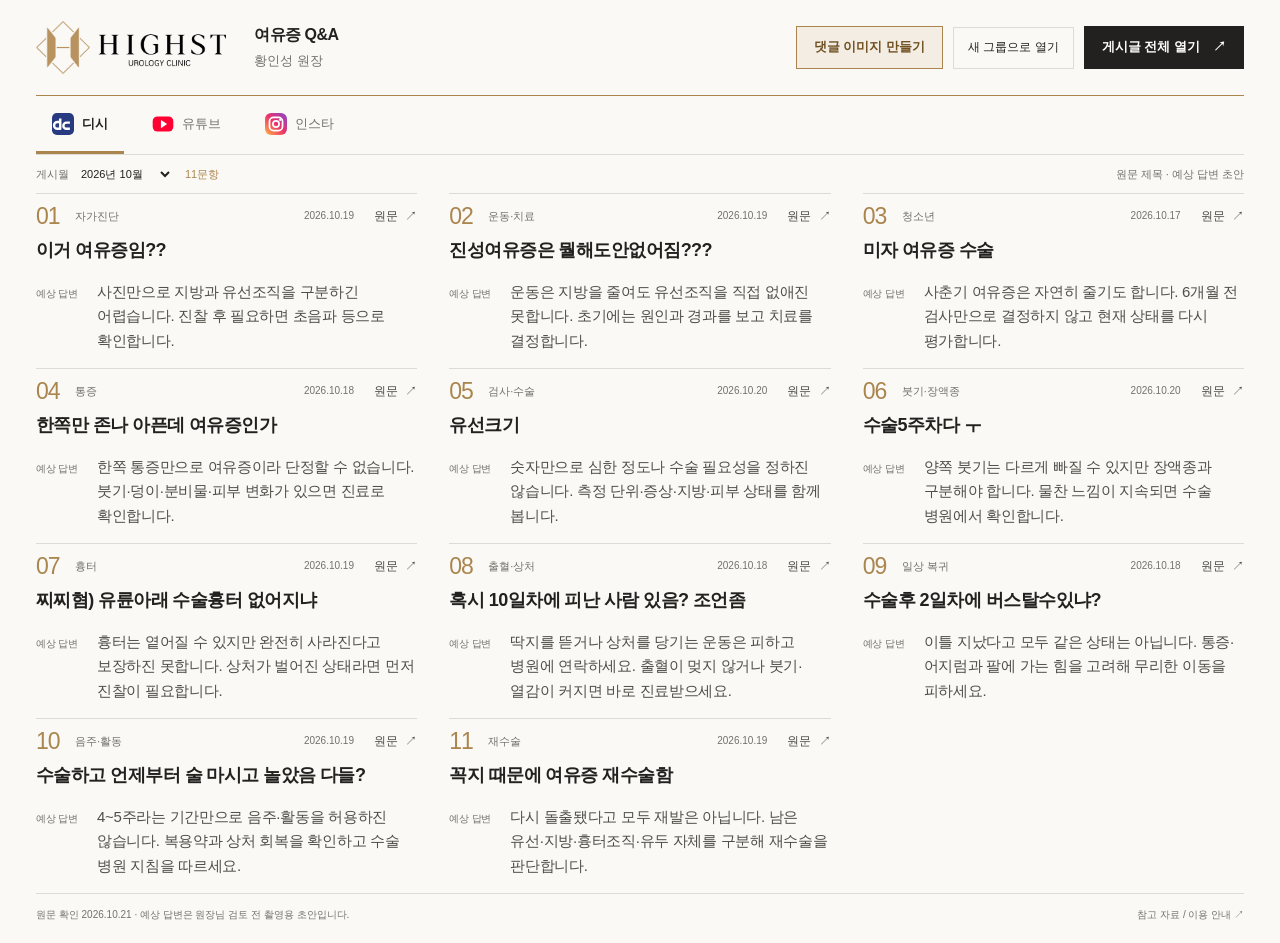
==== commit 0b415154: "Add standalone multi-platform comment image editor and publish site updates" ====
--- a/index.html
+++ b/index.html
@@ -6,7 +6,7 @@
   <meta name="description" content="하이스트 비뇨의학과 황인성 원장의 여유증 Q&A 촬영 노트. 실제 게시글 원문과 예상 답변을 한눈에 확인합니다.">
   <meta name="theme-color" content="#faf9f6">
   <title>여유증 Q&A · 하이스트 황인성 원장</title>
-  <link rel="icon" href="assets/highst-logo.png" type="image/png">
+  <link rel="icon" href="assets/highst-favicon.png" type="image/png">
   <link rel="stylesheet" href="styles.css">
   <script src="app.js" defer></script>
   <script src="platform.js" defer></script>
@@ -17,7 +17,7 @@
     <header class="masthead">
       <img class="logo" src="assets/highst-logo.png" alt="하이스트 비뇨의학과" width="1065" height="302">
       <div class="page-label"><h1>여유증 Q&A</h1><span>황인성 원장</span></div>
-      <div class="header-actions"><button class="group-button" id="open-group" type="button">새 그룹으로 열기</button><button class="open-all" id="open-all" type="button">게시글 전체 열기 <span aria-hidden="true">↗</span></button></div>
+      <div class="header-actions"><a class="editor-link" href="comment-editor.html">댓글 이미지 만들기</a><button class="group-button" id="open-group" type="button">새 그룹으로 열기</button><button class="open-all" id="open-all" type="button">게시글 전체 열기 <span aria-hidden="true">↗</span></button></div>
     </header>
     <nav class="source-nav" aria-label="질문 출처"><a href="index.html" aria-current="page">디시</a><a href="youtube.html">유튜브</a><a href="instagram.html">인스타</a></nav>
     <div class="index-meta"><div class="month-controls"><label for="month-filter">게시월</label><select id="month-filter"><option value="2026-10">2026년 10월</option><option value="2024-03">2024년 3월</option><option value="all">전체 게시월</option></select><span class="count" id="post-count">11문항</span></div><p>원문 제목 · 예상 답변 초안</p></div>
--- a/styles.css
+++ b/styles.css
@@ -1,5 +1,12 @@
 :root{color-scheme:light;--paper:#faf9f6;--ink:#22211f;--muted:#74716a;--gold:#ab854e;--rule:#dedbd4;--focus:#705122}
-.source-nav{display:flex;gap:26px;flex-wrap:wrap;padding:0;font-size:12px;border-bottom:1px solid var(--rule);min-height:36px;align-items:stretch}.source-nav a{display:flex;align-items:center;text-decoration:none;color:var(--muted);border-bottom:2px solid transparent;padding:9px 0 7px}.source-nav a[aria-current]{color:var(--ink);font-weight:700;border-bottom-color:var(--gold)}
+.source-nav{display:flex;gap:12px;align-items:stretch;min-height:58px;border-bottom:1px solid var(--rule)}
+.source-nav a{display:inline-flex;align-items:center;justify-content:center;gap:8px;min-height:58px;padding:0 16px;border-bottom:3px solid transparent;text-decoration:none;color:var(--muted);font-size:13px;white-space:nowrap}
+.source-nav a::before{content:"";width:22px;height:22px;flex:0 0 22px;background:center/contain no-repeat}
+.source-nav a[href="index.html"]::before{background-image:url("assets/platform-dc.svg")}
+.source-nav a[href="youtube.html"]::before{background-image:url("assets/platform-youtube.svg")}
+.source-nav a[href="instagram.html"]::before{background-image:url("assets/platform-instagram.svg")}
+.source-nav a:hover{color:var(--ink);background:#f1eee7}
+.source-nav a[aria-current]{color:var(--ink);font-weight:700;border-bottom-color:var(--gold)}
 *{box-sizing:border-box}
 body{margin:0;background:var(--paper);color:var(--ink);font-family:"Pretendard","Noto Sans KR","Malgun Gothic",sans-serif;-webkit-font-smoothing:antialiased;word-break:keep-all;overflow-wrap:anywhere}
 button,a{-webkit-tap-highlight-color:transparent}
@@ -7,12 +14,12 @@
 a{color:inherit;text-underline-offset:4px}
 button:focus-visible,a:focus-visible{outline:2px solid var(--focus);outline-offset:5px}
 .page{max-width:1920px;margin:auto;padding:0 36px}
-.masthead{min-height:76px;display:flex;align-items:center;gap:30px;border-bottom:1px solid var(--gold)}
-.logo{width:190px;height:auto;display:block}
-.page-label{display:flex;align-items:baseline;gap:14px}
+.masthead{min-height:96px;display:flex;align-items:center;gap:28px;padding:18px 0;border-bottom:1px solid var(--gold)}
+.logo{width:190px;height:auto;display:block;flex-shrink:0}
+.page-label{display:flex;flex-direction:column;align-items:flex-start;gap:6px;min-width:0}
 h1{font-size:16px;letter-spacing:-.5px;font-weight:700;margin:0}
 .page-label>span{font-size:13px;color:var(--muted)}
-.header-actions{margin-left:auto;display:flex;gap:8px;align-items:center}.group-button{border:1px solid var(--rule);border-radius:0;background:transparent;color:var(--ink);font:inherit;font-size:12px;padding:11px 14px;white-space:nowrap;cursor:pointer}.group-button:hover{border-color:var(--gold)}.group-button:disabled{opacity:.6;cursor:wait}.masthead>.group-button{margin-left:auto}.masthead>.group-button+.open-all{margin-left:0}
+.header-actions{margin-left:auto;display:flex;gap:10px;align-items:center;flex-shrink:0}.header-actions .open-all{margin-left:0}.header-actions>*{display:inline-flex;align-items:center;justify-content:center;min-height:42px;text-decoration:none;line-height:1.4}.group-button{border:1px solid var(--rule);border-radius:0;background:transparent;color:var(--ink);font:inherit;font-size:12px;padding:11px 14px;white-space:nowrap;cursor:pointer}.group-button:hover{border-color:var(--gold)}.group-button:disabled{opacity:.6;cursor:wait}.masthead>.group-button{margin-left:auto}.masthead>.group-button+.open-all{margin-left:0}
 .open-all{margin-left:auto;padding:11px 17px;border:1px solid var(--ink);border-radius:0;background:var(--ink);color:#fff;font-size:13px;font-weight:600;white-space:nowrap}
 .open-all span{margin-left:13px}
 .open-all:hover{background:#4b4234;border-color:#4b4234}
@@ -44,8 +51,18 @@
 .empty-platform{padding:54px 0 80px;min-height:calc(100svh - 180px)}.empty-platform h2{font-size:20px;margin:0 0 18px}.empty-platform p{font-size:14px;line-height:1.8;color:var(--muted);margin:6px 0}#group-help ol{padding-left:22px}#group-help li{margin:10px 0}
 @media(min-width:1600px){.page{padding:0 46px}.questions{column-gap:44px}.question{padding-top:20px}.question h2{margin-bottom:15px}.answer{grid-template-columns:58px 1fr}.answer-label{font-size:11px}}
 @media(max-width:1100px){.page{padding:0 24px}.questions{column-gap:24px}.answer{display:block}.answer-label{display:block;margin-bottom:4px}.question h2{font-size:16px}.answer p{font-size:14px}.questions{min-height:0;grid-auto-rows:auto}.question{padding-bottom:22px}.masthead{gap:20px}}
-@media(max-width:900px){.page{padding:0 20px}.questions{grid-template-columns:repeat(2,minmax(0,1fr))}.logo{width:150px}.masthead{flex-wrap:wrap;gap:12px;min-height:72px;padding:10px 0}.page-label{gap:8px}.page-label>span{display:none}.open-all{font-size:11px;padding:9px 10px}.open-all span{margin-left:5px}.index-meta{font-size:10px}.index-meta p:last-child{display:none}.footer{align-items:flex-start;padding:12px 0;line-height:1.6}.footer>span{max-width:65%}.popup-notice ul{columns:2}}
+@media(max-width:900px){.page{padding:0 20px}.questions{grid-template-columns:repeat(2,minmax(0,1fr))}.logo{width:150px}.masthead{flex-wrap:wrap;gap:12px;min-height:72px;padding:10px 0}.page-label{gap:8px}.page-label>span{font-size:11px}.open-all{font-size:11px;padding:9px 10px}.open-all span{margin-left:5px}.index-meta{font-size:10px}.index-meta p:last-child{display:none}.footer{align-items:flex-start;padding:12px 0;line-height:1.6}.footer>span{max-width:65%}.popup-notice ul{columns:2}}
 @media(max-width:480px){.page{padding:0 18px}.masthead{gap:10px}.logo{width:133px}.page-label h1{font-size:12px}.open-all{font-size:10px;padding:9px 8px}.open-all span{display:none}.questions{grid-template-columns:1fr}.question{padding:18px 0 22px}.question h2{font-size:18px;min-height:0;margin-bottom:12px}.answer{display:grid;grid-template-columns:51px 1fr}.answer-label{margin:0}.answer p{font-size:15px}.popup-notice ul{columns:1}.footer{font-size:9px;gap:10px}}
 @media print{body{background:#fff}.page{padding:0}.masthead{min-height:60px}.open-all,.popup-notice,.status,.footer button{display:none}.questions{min-height:0;grid-template-columns:repeat(3,1fr);gap:0 20px}.question{break-inside:avoid;padding:10px 0}.question h2{font-size:12px}.answer{display:block}.answer p{font-size:10px}.source-link,.question-meta{font-size:9px}.number{font-size:18px}.footer{font-size:8px}}
-@media(max-width:760px){.header-actions{gap:5px}.group-button{font-size:10px;padding:9px 8px}.page-label{display:none}.masthead{gap:12px}.masthead>.group-button{margin-left:auto}}
+@media(max-width:760px){.header-actions{gap:5px}.group-button{font-size:10px;padding:9px 8px}.page-label{display:flex}.masthead{gap:12px}.masthead>.group-button{margin-left:auto}}
 @media print{.source-nav,.header-actions,.group-button{display:none}}
+
+/* Keep the shared header predictable on every platform and at browser zoom. */
+@media(max-width:900px){.masthead{gap:18px;padding:16px 0}.page-label h1{font-size:15px}.header-actions{gap:8px}}
+@media(max-width:760px){.masthead{flex-wrap:wrap;column-gap:18px;row-gap:16px}.header-actions{flex:0 0 100%;margin-left:0;display:grid;grid-template-columns:repeat(2,minmax(0,1fr))}.header-actions>*{font-size:12px;padding:10px 8px;white-space:normal;text-align:center}.source-nav{gap:4px}.source-nav a{min-height:54px;padding:0 12px}.page-label>span{display:block}}
+@media(max-width:360px){.logo{width:120px}.masthead{column-gap:12px}.page-label h1{font-size:13px}.source-nav a{padding:0 10px;gap:6px}}
+
+.editor-link{padding:11px 17px;border:1px solid var(--gold);background:#f3ede3;color:var(--focus);font-size:13px;font-weight:700;white-space:nowrap}
+.editor-link:hover,.editor-link[aria-current="page"]{background:var(--focus);border-color:var(--focus);color:#fff}
+@media(max-width:1100px){.masthead{flex-wrap:wrap}.header-actions{flex-wrap:wrap}}
+@media(max-width:760px){.header-actions .editor-link{grid-column:1/-1}}
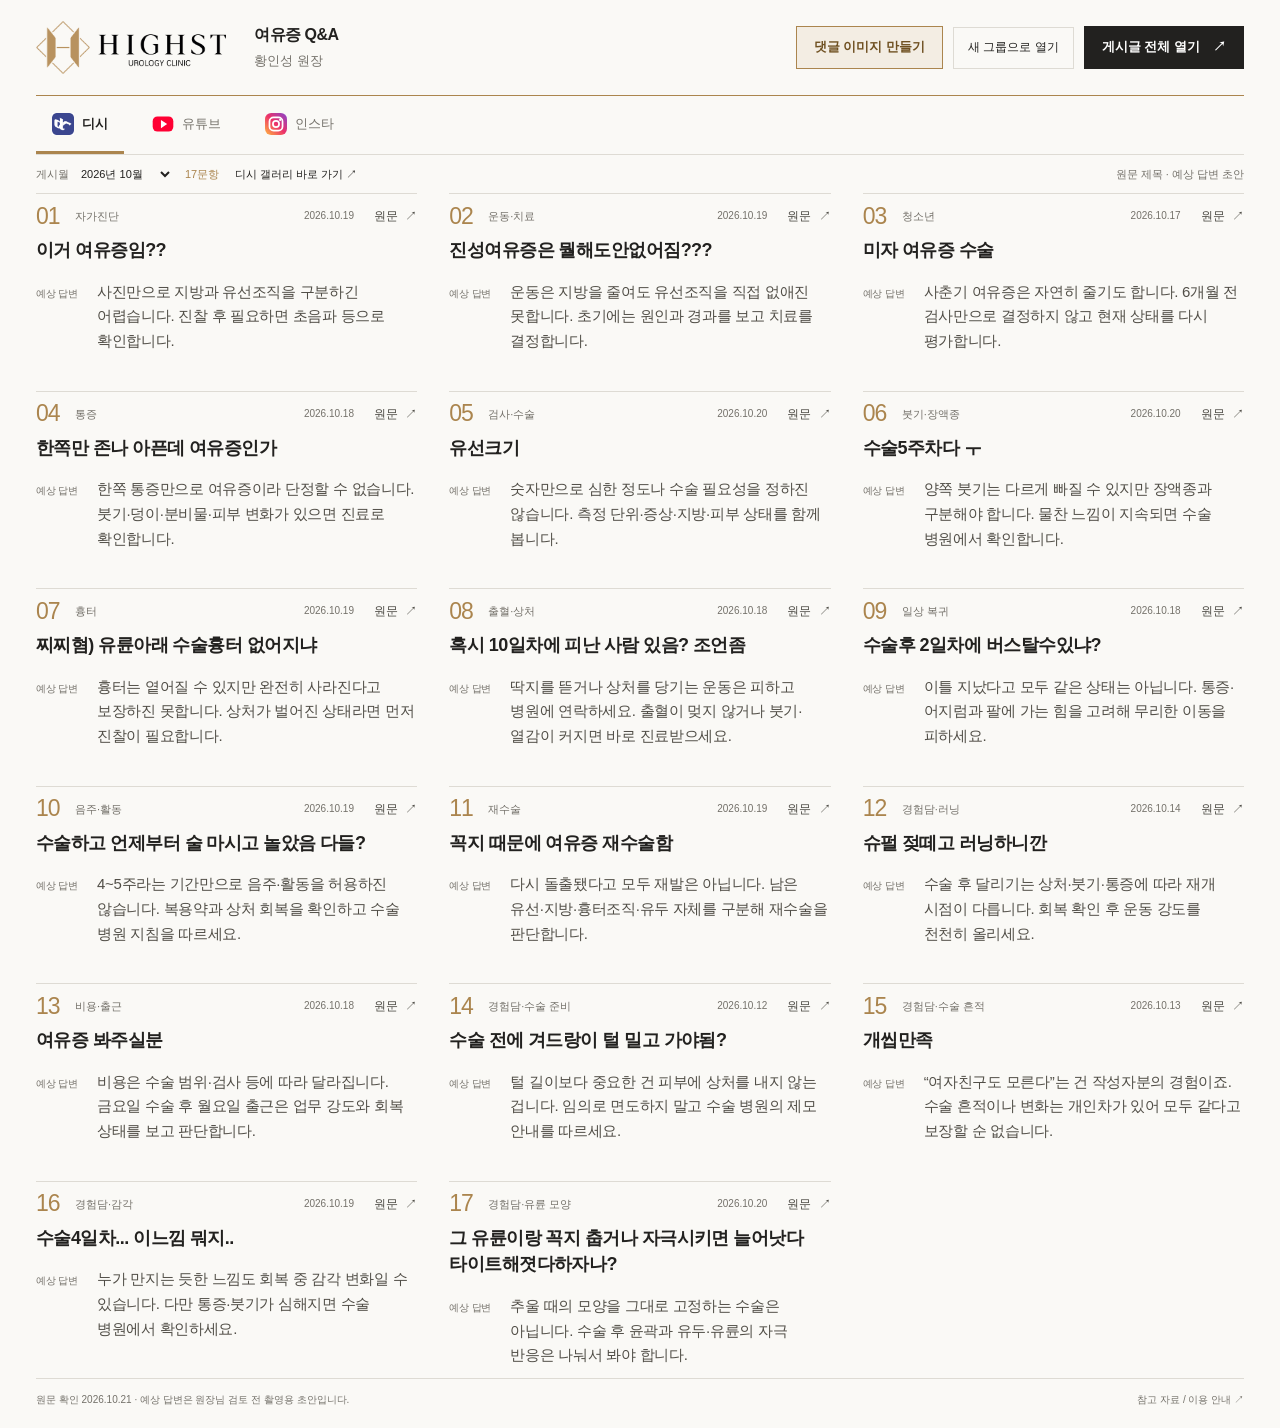
==== commit 638229e9: "Add six DC posts and gallery navigation" ====
--- a/index.html
+++ b/index.html
@@ -20,7 +20,7 @@
       <div class="header-actions"><a class="editor-link" href="comment-editor.html">댓글 이미지 만들기</a><button class="group-button" id="open-group" type="button">새 그룹으로 열기</button><button class="open-all" id="open-all" type="button">게시글 전체 열기 <span aria-hidden="true">↗</span></button></div>
     </header>
     <nav class="source-nav" aria-label="질문 출처"><a href="index.html" aria-current="page">디시</a><a href="youtube.html">유튜브</a><a href="instagram.html">인스타</a></nav>
-    <div class="index-meta"><div class="month-controls"><label for="month-filter">게시월</label><select id="month-filter"><option value="2026-10">2026년 10월</option><option value="2024-03">2024년 3월</option><option value="all">전체 게시월</option></select><span class="count" id="post-count">11문항</span></div><p>원문 제목 · 예상 답변 초안</p></div>
+    <div class="index-meta"><div class="month-controls"><label for="month-filter">게시월</label><select id="month-filter"><option value="2026-10">2026년 10월</option><option value="2024-03">2024년 3월</option><option value="all">전체 게시월</option></select><span class="count" id="post-count">17문항</span></div><a class="gallery-link" href="https://gall.dcinside.com/mgallery/board/lists/?id=dudbwmd" target="_blank" rel="noopener noreferrer">디시 갤러리 바로 가기 ↗</a><p>원문 제목 · 예상 답변 초안</p></div>
     <aside class="popup-notice" id="popup-notice" aria-labelledby="popup-heading" hidden>
       <div><strong id="popup-heading">브라우저가 일부 새 탭을 차단했습니다.</strong><p>주소창의 팝업 차단 아이콘에서 이 사이트를 허용한 뒤 다시 눌러주세요. 아래 링크로 개별 열기도 가능합니다.</p></div>
       <button type="button" class="text-button" id="dismiss-notice">닫기</button>
@@ -87,6 +87,36 @@
         <h2><a class="post-title" href="https://gall.dcinside.com/mgallery/board/view/?id=dudbwmd&amp;no=52059" target="_blank" rel="noopener noreferrer">꼭지 때문에 여유증 재수술함</a></h2>
         <div class="answer"><span class="answer-label">예상 답변</span><p>다시 돌출됐다고 모두 재발은 아닙니다. 남은 유선·지방·흉터조직·유두 자체를 구분해 재수술을 판단합니다.</p></div>
       </article>
+      <article class="question" data-post-id="51966" data-month="2026-10">
+        <div class="question-meta"><span class="number">13</span><span>경험담·러닝</span><time datetime="2026-10-14">2026.10.14</time><a class="source-link" href="https://gall.dcinside.com/mgallery/board/view/?id=dudbwmd&amp;no=51966" target="_blank" rel="noopener noreferrer" aria-label="슈펄 젖떼고 러닝하니깐 원문 새 탭에서 열기">원문 <span aria-hidden="true">↗</span></a></div>
+        <h2><a class="post-title" href="https://gall.dcinside.com/mgallery/board/view/?id=dudbwmd&amp;no=51966" target="_blank" rel="noopener noreferrer">슈펄 젖떼고 러닝하니깐</a></h2>
+        <div class="answer"><span class="answer-label">예상 답변</span><p>수술 후 달리기는 상처·붓기·통증에 따라 재개 시점이 다릅니다. 회복 확인 후 운동 강도를 천천히 올리세요.</p></div>
+      </article>
+      <article class="question" data-post-id="52035" data-month="2026-10">
+        <div class="question-meta"><span class="number">14</span><span>비용·출근</span><time datetime="2026-10-18">2026.10.18</time><a class="source-link" href="https://gall.dcinside.com/mgallery/board/view/?id=dudbwmd&amp;no=52035" target="_blank" rel="noopener noreferrer" aria-label="여유증 봐주실분 원문 새 탭에서 열기">원문 <span aria-hidden="true">↗</span></a></div>
+        <h2><a class="post-title" href="https://gall.dcinside.com/mgallery/board/view/?id=dudbwmd&amp;no=52035" target="_blank" rel="noopener noreferrer">여유증 봐주실분</a></h2>
+        <div class="answer"><span class="answer-label">예상 답변</span><p>비용은 수술 범위·검사 등에 따라 달라집니다. 금요일 수술 후 월요일 출근은 업무 강도와 회복 상태를 보고 판단합니다.</p></div>
+      </article>
+      <article class="question" data-post-id="51907" data-month="2026-10">
+        <div class="question-meta"><span class="number">15</span><span>경험담·수술 준비</span><time datetime="2026-10-12">2026.10.12</time><a class="source-link" href="https://gall.dcinside.com/mgallery/board/view/?id=dudbwmd&amp;no=51907" target="_blank" rel="noopener noreferrer" aria-label="수술 전에 겨드랑이 털 밀고 가야됨? 원문 새 탭에서 열기">원문 <span aria-hidden="true">↗</span></a></div>
+        <h2><a class="post-title" href="https://gall.dcinside.com/mgallery/board/view/?id=dudbwmd&amp;no=51907" target="_blank" rel="noopener noreferrer">수술 전에 겨드랑이 털 밀고 가야됨?</a></h2>
+        <div class="answer"><span class="answer-label">예상 답변</span><p>털 길이보다 중요한 건 피부에 상처를 내지 않는 겁니다. 임의로 면도하지 말고 수술 병원의 제모 안내를 따르세요.</p></div>
+      </article>
+      <article class="question" data-post-id="51922" data-month="2026-10">
+        <div class="question-meta"><span class="number">16</span><span>경험담·수술 흔적</span><time datetime="2026-10-13">2026.10.13</time><a class="source-link" href="https://gall.dcinside.com/mgallery/board/view/?id=dudbwmd&amp;no=51922" target="_blank" rel="noopener noreferrer" aria-label="개씹만족 원문 새 탭에서 열기">원문 <span aria-hidden="true">↗</span></a></div>
+        <h2><a class="post-title" href="https://gall.dcinside.com/mgallery/board/view/?id=dudbwmd&amp;no=51922" target="_blank" rel="noopener noreferrer">개씹만족</a></h2>
+        <div class="answer"><span class="answer-label">예상 답변</span><p>“여자친구도 모른다”는 건 작성자분의 경험이죠. 수술 흔적이나 변화는 개인차가 있어 모두 같다고 보장할 순 없습니다.</p></div>
+      </article>
+      <article class="question" data-post-id="52053" data-month="2026-10">
+        <div class="question-meta"><span class="number">17</span><span>경험담·감각</span><time datetime="2026-10-19">2026.10.19</time><a class="source-link" href="https://gall.dcinside.com/mgallery/board/view/?id=dudbwmd&amp;no=52053" target="_blank" rel="noopener noreferrer" aria-label="수술4일차... 이느낌 뭐지.. 원문 새 탭에서 열기">원문 <span aria-hidden="true">↗</span></a></div>
+        <h2><a class="post-title" href="https://gall.dcinside.com/mgallery/board/view/?id=dudbwmd&amp;no=52053" target="_blank" rel="noopener noreferrer">수술4일차... 이느낌 뭐지..</a></h2>
+        <div class="answer"><span class="answer-label">예상 답변</span><p>누가 만지는 듯한 느낌도 회복 중 감각 변화일 수 있습니다. 다만 통증·붓기가 심해지면 수술 병원에서 확인하세요.</p></div>
+      </article>
+      <article class="question" data-post-id="52086" data-month="2026-10">
+        <div class="question-meta"><span class="number">18</span><span>경험담·유륜 모양</span><time datetime="2026-10-20">2026.10.20</time><a class="source-link" href="https://gall.dcinside.com/mgallery/board/view/?id=dudbwmd&amp;no=52086" target="_blank" rel="noopener noreferrer" aria-label="그 유륜이랑 꼭지 춥거나 자극시키면 늘어낫다 타이트해졋다하자나? 원문 새 탭에서 열기">원문 <span aria-hidden="true">↗</span></a></div>
+        <h2><a class="post-title" href="https://gall.dcinside.com/mgallery/board/view/?id=dudbwmd&amp;no=52086" target="_blank" rel="noopener noreferrer">그 유륜이랑 꼭지 춥거나 자극시키면 늘어낫다 타이트해졋다하자나?</a></h2>
+        <div class="answer"><span class="answer-label">예상 답변</span><p>추울 때의 모양을 그대로 고정하는 수술은 아닙니다. 수술 후 윤곽과 유두·유륜의 자극 반응은 나눠서 봐야 합니다.</p></div>
+      </article>
     </main>
     <footer class="footer">
       <span>원문 확인 2026.10.21 · 예상 답변은 원장님 검토 전 촬영용 초안입니다.</span>
@@ -97,7 +127,7 @@
   <dialog id="sources-dialog" aria-labelledby="sources-heading">
     <div class="dialog-header"><h2 id="sources-heading">참고 자료 / 이용 안내</h2><button class="text-button" id="close-sources" type="button">닫기 <span aria-hidden="true">×</span></button></div>
     <p>게시글 제목과 링크는 원문을 확인해 수록했습니다. 예상 답변은 일반 의학 자료를 참고한 촬영용 초안이며 황인성 원장님의 확정 답변이 아닙니다. 사진이나 게시글만으로 개인의 진단을 확정하지 않습니다.</p>
-    <ul class="reference-list"><li><a href="https://www.mayoclinic.org/diseases-conditions/gynecomastia/diagnosis-treatment/drc-20351799" target="_blank" rel="noopener noreferrer">Mayo Clinic · 여유증 진단과 치료 ↗</a></li><li><a href="https://www.mayoclinic.org/diseases-conditions/gynecomastia/symptoms-causes/syc-20351793" target="_blank" rel="noopener noreferrer">Mayo Clinic · 여유증 증상과 원인 ↗</a></li><li><a href="https://www.plasticsurgery.org/cosmetic-procedures/gynecomastia-surgery/recovery" target="_blank" rel="noopener noreferrer">ASPS · 여유증 수술 후 회복 ↗</a></li><li><a href="https://www.plasticsurgery.org/cosmetic-procedures/gynecomastia-surgery/safety" target="_blank" rel="noopener noreferrer">ASPS · 여유증 수술의 위험과 합병증 ↗</a></li></ul>
+    <ul class="reference-list"><li><a href="https://www.mayoclinic.org/diseases-conditions/gynecomastia/diagnosis-treatment/drc-20351799" target="_blank" rel="noopener noreferrer">Mayo Clinic · 여유증 진단과 치료 ↗</a></li><li><a href="https://www.mayoclinic.org/diseases-conditions/gynecomastia/symptoms-causes/syc-20351793" target="_blank" rel="noopener noreferrer">Mayo Clinic · 여유증 증상과 원인 ↗</a></li><li><a href="https://www.plasticsurgery.org/cosmetic-procedures/gynecomastia-surgery/recovery" target="_blank" rel="noopener noreferrer">ASPS · 여유증 수술 후 회복 ↗</a></li><li><a href="https://www.plasticsurgery.org/cosmetic-procedures/gynecomastia-surgery/safety" target="_blank" rel="noopener noreferrer">ASPS · 여유증 수술의 위험과 합병증 ↗</a></li><li><a href="https://www.plasticsurgery.org/cosmetic-procedures/gynecomastia-surgery/cost" target="_blank" rel="noopener noreferrer">ASPS · 여유증 수술 비용의 구성 ↗</a></li><li><a href="https://www.who.int/news-room/questions-and-answers/item/surgical-site-infections" target="_blank" rel="noopener noreferrer">WHO · 수술 부위 감염 예방과 제모 ↗</a></li><li><a href="https://my.clevelandclinic.org/health/body/nipple" target="_blank" rel="noopener noreferrer">Cleveland Clinic · 유두의 구조와 반응 ↗</a></li></ul>
     <p>‘원문’ 또는 게시글 제목을 누르면 해당 글이 새 탭에서 열립니다. ‘게시글 전체 열기’는 브라우저에서 이 사이트의 팝업을 허용해야 모두 열립니다. 다시 누르면 열어둔 탭을 가능한 범위에서 재사용합니다.</p>
     <p>원문에는 신체 사진과 비속어가 포함될 수 있습니다. 게시글이 수정·삭제되면 링크의 내용도 바뀔 수 있습니다.</p>
   </dialog>
--- a/styles.css
+++ b/styles.css
@@ -2,7 +2,7 @@
 .source-nav{display:flex;gap:12px;align-items:stretch;min-height:58px;border-bottom:1px solid var(--rule)}
 .source-nav a{display:inline-flex;align-items:center;justify-content:center;gap:8px;min-height:58px;padding:0 16px;border-bottom:3px solid transparent;text-decoration:none;color:var(--muted);font-size:13px;white-space:nowrap}
 .source-nav a::before{content:"";width:22px;height:22px;flex:0 0 22px;background:center/contain no-repeat}
-.source-nav a[href="index.html"]::before{background-image:url("assets/platform-dc.svg")}
+.source-nav a[href="index.html"]::before{background-image:url("assets/platform-dc.png")}
 .source-nav a[href="youtube.html"]::before{background-image:url("assets/platform-youtube.svg")}
 .source-nav a[href="instagram.html"]::before{background-image:url("assets/platform-instagram.svg")}
 .source-nav a:hover{color:var(--ink);background:#f1eee7}
@@ -25,6 +25,7 @@
 .open-all:hover{background:#4b4234;border-color:#4b4234}
 .index-meta{display:flex;justify-content:space-between;gap:16px;align-items:center;min-height:38px;font-size:11px;color:var(--muted)}
 .index-meta p{margin:0}.count{margin-left:12px;color:var(--gold)}
+.gallery-link{color:var(--ink);margin-right:auto;text-decoration:none;white-space:nowrap;padding:8px 0}.gallery-link:hover{text-decoration:underline}.index-meta{flex-wrap:wrap}
 .month-controls{display:flex;align-items:center;gap:8px}.month-controls select{font:inherit;color:var(--ink);background:transparent;border:0;padding:5px 14px 5px 0;cursor:pointer}.month-controls select:focus-visible{outline:2px solid var(--focus);outline-offset:2px}.month-controls .count{margin-left:4px}
 .questions{display:grid;grid-template-columns:repeat(3,minmax(0,1fr));column-gap:32px;min-height:calc(100svh - 200px);grid-auto-rows:1fr}.questions.short-list{min-height:0;grid-auto-rows:auto}
 .question{min-width:0;border-top:1px solid var(--rule);padding:10px 0;display:flex;flex-direction:column;align-items:stretch}.question[hidden]{display:none}
